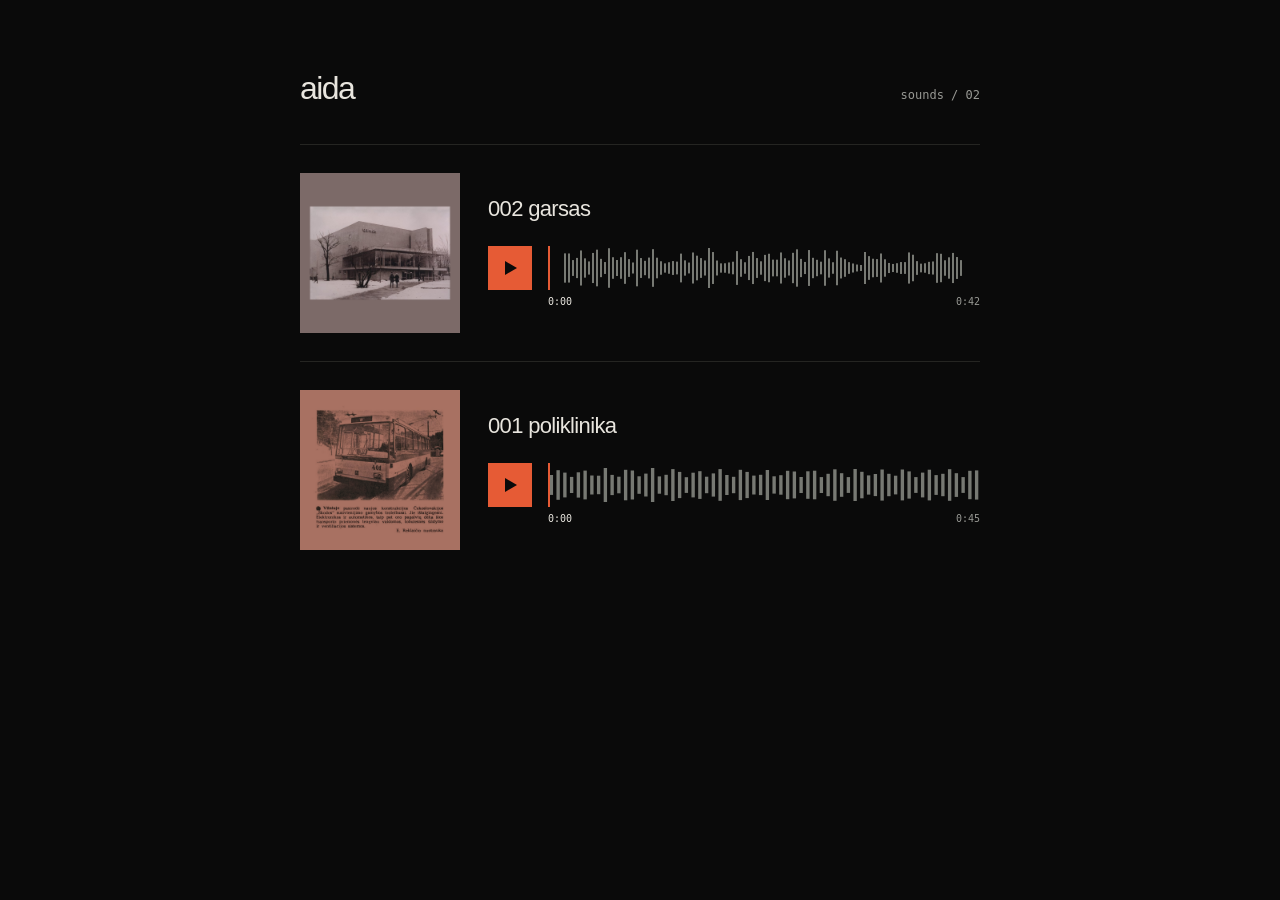
==== aida/index.html @ c0717537 "Add Aida sound index and Garsas with gapless playback" ====
<!doctype html>
<html lang="en">
<head>
  <meta charset="utf-8">
  <meta name="viewport" content="width=device-width, initial-scale=1, viewport-fit=cover">
  <meta name="theme-color" content="#0a0a0a">
  <meta name="description" content="Sounds by Aida. Listen to Garsas and Poliklinika.">
  <title>Aida — sounds</title>
  <style>
    :root { color-scheme: dark; --ground: #0a0a0a; --text: #e8e5de; --muted: #989994; --accent: #e65b35; font: 12px/1.5 ui-monospace, SFMono-Regular, Menlo, Consolas, monospace; background: var(--ground); color: var(--text); }
    * { box-sizing: border-box; }
    body { margin: 0; padding: 72px 24px; }
    main { width: min(100%, 680px); margin: 0 auto; }
    header { display: flex; align-items: baseline; justify-content: space-between; margin-bottom: 40px; }
    h1 { margin: 0; font: 500 32px/1 Helvetica, Arial, sans-serif; letter-spacing: -.05em; }
    header span { color: var(--muted); }
    a { color: inherit; text-decoration: none; }
    h2 a:hover { color: var(--accent); }
    .track { display: grid; grid-template-columns: 160px minmax(0, 1fr); gap: 28px; padding: 28px 0; border-top: 1px solid #252522; }
    .cover { display: block; align-self: start; }
    .cover img { display: block; width: 100%; height: auto; }
    .track-body { min-width: 0; align-self: center; }
    h2 { margin: 0 0 24px; font: 500 22px/1.2 Helvetica, Arial, sans-serif; letter-spacing: -.03em; }
    audio { width: 100%; }
    .player { display: none; }
    .enhanced .player { display: block; }
    .enhanced audio { display: none; }
    .transport { display: flex; align-items: flex-start; gap: 16px; padding-bottom: 20px; }
    button { display: grid; place-items: center; flex: 0 0 44px; width: 44px; height: 44px; padding: 0; border: 0; border-radius: 0; background: var(--accent); color: var(--ground); cursor: pointer; }
    button:hover { background: #f27652; }
    button svg { width: 20px; height: 20px; fill: currentColor; }
    .pause-icon, .playing .play-icon { display: none; }
    .playing .pause-icon { display: block; }
    .wave-column { flex: 1; min-width: 0; position: relative; }
    .timeline { position: relative; height: 44px; --progress: 0%; }
    .waveform { position: absolute; inset: 0; background: #777973; mask: var(--waveform) center / 100% 100% no-repeat; -webkit-mask: var(--waveform) center / 100% 100% no-repeat; pointer-events: none; }
    .waveform::after { content: ''; position: absolute; inset: 0; background: var(--text); clip-path: inset(0 calc(100% - var(--progress)) 0 0); }
    input[type="range"] { position: relative; appearance: none; -webkit-appearance: none; display: block; width: 100%; height: 44px; margin: 0; background: transparent; cursor: pointer; border-radius: 0; }
    input[type="range"]::-webkit-slider-runnable-track { height: 44px; background: transparent; }
    input[type="range"]::-moz-range-track { height: 44px; background: transparent; }
    input[type="range"]::-webkit-slider-thumb { appearance: none; -webkit-appearance: none; width: 2px; height: 44px; border: 0; border-radius: 0; background: var(--accent); }
    input[type="range"]::-moz-range-thumb { width: 2px; height: 44px; border: 0; border-radius: 0; background: var(--accent); }
    input:disabled { opacity: .5; }
    .time { position: absolute; top: 48px; left: 0; right: 0; display: flex; justify-content: space-between; color: var(--muted); font-size: 10px; font-variant-numeric: tabular-nums; }
    [data-role="elapsed"] { color: var(--text); }
    :focus-visible { outline: 1px solid var(--text); outline-offset: 5px; }
    .status { margin: 8px 0 0; color: var(--muted); font-size: 11px; }
    .status:empty { display: none; }
    @media (max-width: 520px) {
      body { padding: calc(36px + env(safe-area-inset-top)) 20px 36px; }
      header { margin-bottom: 28px; }
      .track { grid-template-columns: 96px minmax(0, 1fr); gap: 16px; padding: 24px 0; }
      h2 { font-size: 19px; margin-bottom: 16px; }
      .transport { gap: 10px; }
    }
    @media (max-width: 350px) { .track { grid-template-columns: 72px minmax(0, 1fr); gap: 12px; } h2 { font-size: 17px; } }
  </style>
</head>
<body>
  <main>
    <header><h1>aida</h1><span>sounds / 02</span></header>
    <article class="track" data-track data-title="002 garsas" data-loop-src="garsas-loop.wav">
      <a class="cover" href="garsas.html" aria-label="Open 002 garsas"><img src="garsas.png" alt="Garsas cinema in winter." width="1600" height="1600"></a>
      <div class="track-body">
        <h2><a href="garsas.html">002 garsas</a></h2>
        <audio data-role="audio" controls loop preload="metadata" src="garsas.mp3"><a href="garsas.mp3">Listen to 002 garsas</a></audio>
        <div class="player">
          <div class="transport">
            <button data-role="toggle" type="button" aria-label="Play 002 garsas">
              <svg class="play-icon" viewBox="0 0 20 20" aria-hidden="true"><path d="M5 3 17 10 5 17Z"/></svg>
              <svg class="pause-icon" viewBox="0 0 20 20" aria-hidden="true"><path d="M4 3h4v14H4zM12 3h4v14h-4z"/></svg>
            </button>
            <div class="wave-column">
              <div class="timeline">
                <div class="waveform" style="--waveform: url('garsas-waveform.svg')" aria-hidden="true"></div>
                <input data-role="seek" type="range" min="0" max="0" step="0.1" value="0" aria-label="Playback position for 002 garsas" disabled>
              </div>
              <div class="time"><span data-role="elapsed">0:00</span><span data-role="duration">0:42</span></div>
            </div>
          </div>
          <p class="status" data-role="status" role="status"></p>
        </div>
      </div>
    </article>
    <article class="track" data-track data-title="001 poliklinika">
      <a class="cover" href="poliklinika.html" aria-label="Open 001 poliklinika"><img src="poliklinika.png" alt="An archival newspaper photograph of a trolleybus in Vilnius." width="1600" height="1600"></a>
      <div class="track-body">
        <h2><a href="poliklinika.html">001 poliklinika</a></h2>
        <audio data-role="audio" controls loop preload="metadata" src="poliklinika.mp3"><a href="poliklinika.mp3">Listen to 001 poliklinika</a></audio>
        <div class="player">
          <div class="transport">
            <button data-role="toggle" type="button" aria-label="Play 001 poliklinika">
              <svg class="play-icon" viewBox="0 0 20 20" aria-hidden="true"><path d="M5 3 17 10 5 17Z"/></svg>
              <svg class="pause-icon" viewBox="0 0 20 20" aria-hidden="true"><path d="M4 3h4v14H4zM12 3h4v14h-4z"/></svg>
            </button>
            <div class="wave-column">
              <div class="timeline">
                <div class="waveform" style="--waveform: url('waveform.svg')" aria-hidden="true"></div>
                <input data-role="seek" type="range" min="0" max="0" step="0.1" value="0" aria-label="Playback position for 001 poliklinika" disabled>
              </div>
              <div class="time"><span data-role="elapsed">0:00</span><span data-role="duration">0:45</span></div>
            </div>
          </div>
          <p class="status" data-role="status" role="status"></p>
        </div>
      </div>
    </article>
  </main>
  <script src="players.js" defer></script>
</body>
</html>
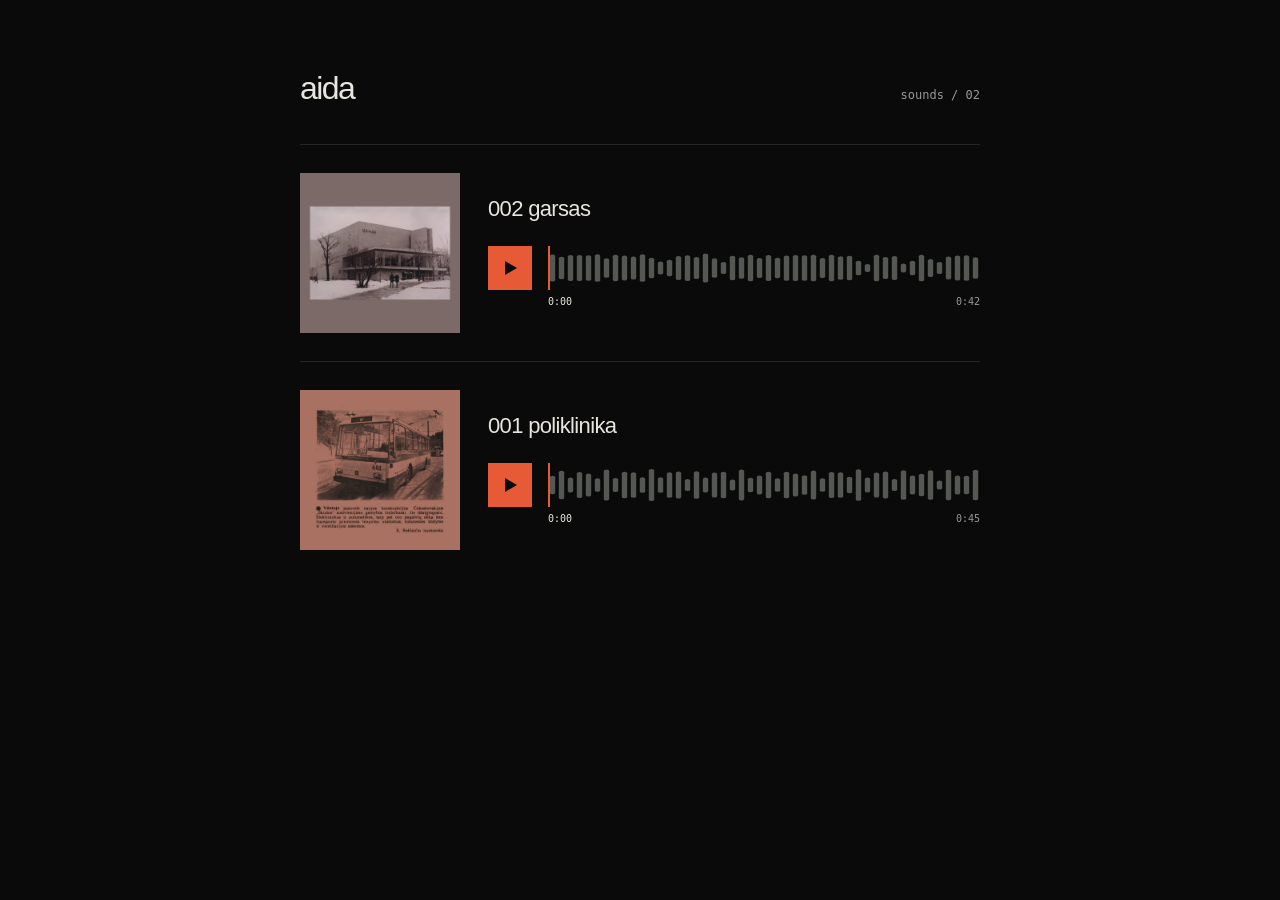
==== commit 88c4e38c: "Normalize Aida waveform scale and simplify bar design" ====
--- a/aida/index.html
+++ b/aida/index.html
@@ -33,8 +33,8 @@
     .playing .pause-icon { display: block; }
     .wave-column { flex: 1; min-width: 0; position: relative; }
     .timeline { position: relative; height: 44px; --progress: 0%; }
-    .waveform { position: absolute; inset: 0; background: #777973; mask: var(--waveform) center / 100% 100% no-repeat; -webkit-mask: var(--waveform) center / 100% 100% no-repeat; pointer-events: none; }
-    .waveform::after { content: ''; position: absolute; inset: 0; background: var(--text); clip-path: inset(0 calc(100% - var(--progress)) 0 0); }
+    .waveform { position: absolute; inset: 0; background: #555752; mask: var(--waveform) center / 100% 100% no-repeat; -webkit-mask: var(--waveform) center / 100% 100% no-repeat; pointer-events: none; }
+    .waveform::after { content: ''; position: absolute; inset: 0; background: var(--accent); clip-path: inset(0 calc(100% - var(--progress)) 0 0); }
     input[type="range"] { position: relative; appearance: none; -webkit-appearance: none; display: block; width: 100%; height: 44px; margin: 0; background: transparent; cursor: pointer; border-radius: 0; }
     input[type="range"]::-webkit-slider-runnable-track { height: 44px; background: transparent; }
     input[type="range"]::-moz-range-track { height: 44px; background: transparent; }
@@ -72,7 +72,7 @@
             </button>
             <div class="wave-column">
               <div class="timeline">
-                <div class="waveform" style="--waveform: url('garsas-waveform.svg')" aria-hidden="true"></div>
+                <div class="waveform" style="--waveform: url('garsas-waveform.svg?v=2')" aria-hidden="true"></div>
                 <input data-role="seek" type="range" min="0" max="0" step="0.1" value="0" aria-label="Playback position for 002 garsas" disabled>
               </div>
               <div class="time"><span data-role="elapsed">0:00</span><span data-role="duration">0:42</span></div>
@@ -95,7 +95,7 @@
             </button>
             <div class="wave-column">
               <div class="timeline">
-                <div class="waveform" style="--waveform: url('waveform.svg')" aria-hidden="true"></div>
+                <div class="waveform" style="--waveform: url('waveform.svg?v=2')" aria-hidden="true"></div>
                 <input data-role="seek" type="range" min="0" max="0" step="0.1" value="0" aria-label="Playback position for 001 poliklinika" disabled>
               </div>
               <div class="time"><span data-role="elapsed">0:00</span><span data-role="duration">0:45</span></div>
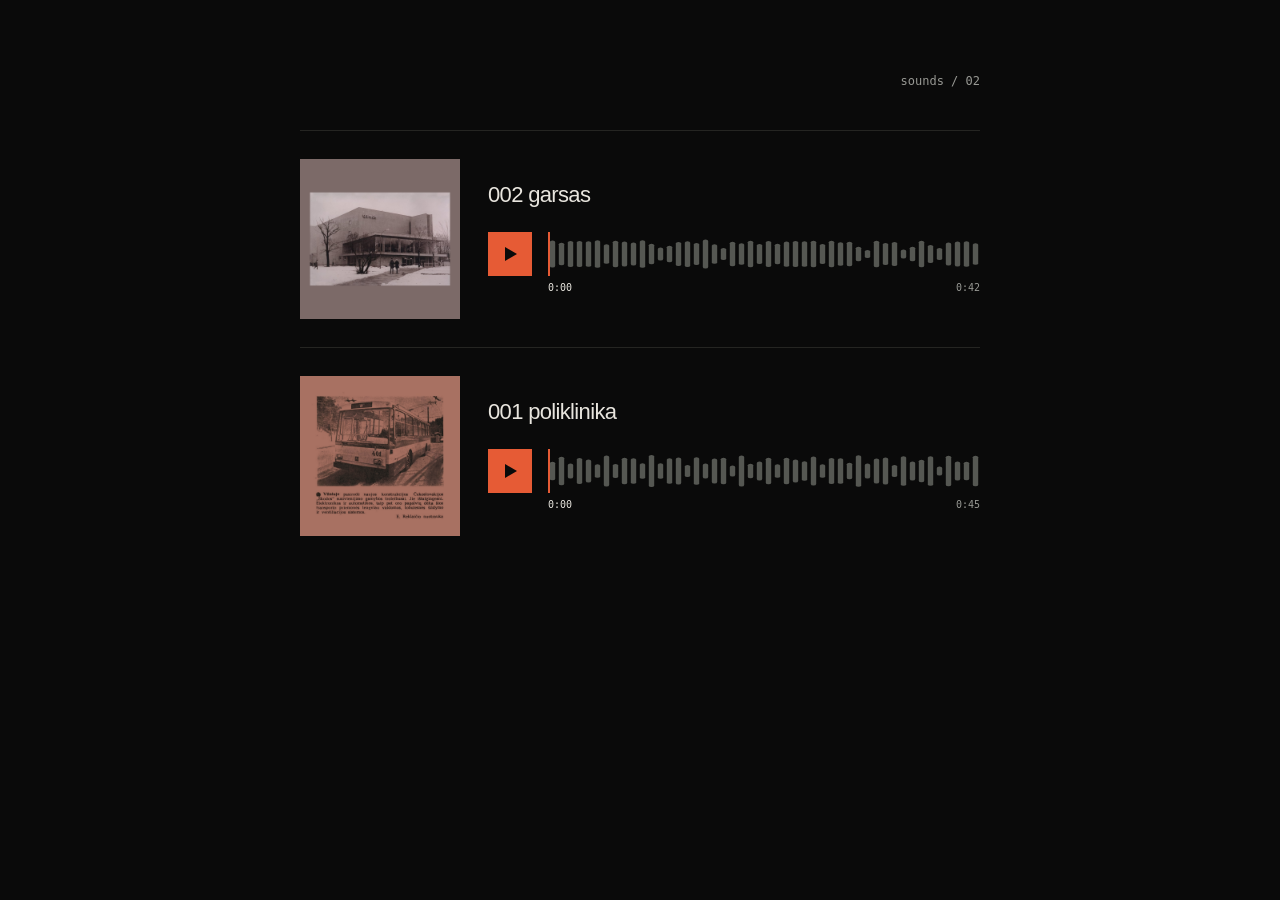
==== commit 8743e229: "Remove Aida heading from sound index" ====
--- a/aida/index.html
+++ b/aida/index.html
@@ -11,8 +11,7 @@
     * { box-sizing: border-box; }
     body { margin: 0; padding: 72px 24px; }
     main { width: min(100%, 680px); margin: 0 auto; }
-    header { display: flex; align-items: baseline; justify-content: space-between; margin-bottom: 40px; }
-    h1 { margin: 0; font: 500 32px/1 Helvetica, Arial, sans-serif; letter-spacing: -.05em; }
+    header { display: flex; align-items: baseline; justify-content: flex-end; margin-bottom: 40px; }
     header span { color: var(--muted); }
     a { color: inherit; text-decoration: none; }
     h2 a:hover { color: var(--accent); }
@@ -58,7 +57,7 @@
 </head>
 <body>
   <main>
-    <header><h1>aida</h1><span>sounds / 02</span></header>
+    <header><span>sounds / 02</span></header>
     <article class="track" data-track data-title="002 garsas" data-loop-src="garsas-loop.wav">
       <a class="cover" href="garsas.html" aria-label="Open 002 garsas"><img src="garsas.png" alt="Garsas cinema in winter." width="1600" height="1600"></a>
       <div class="track-body">
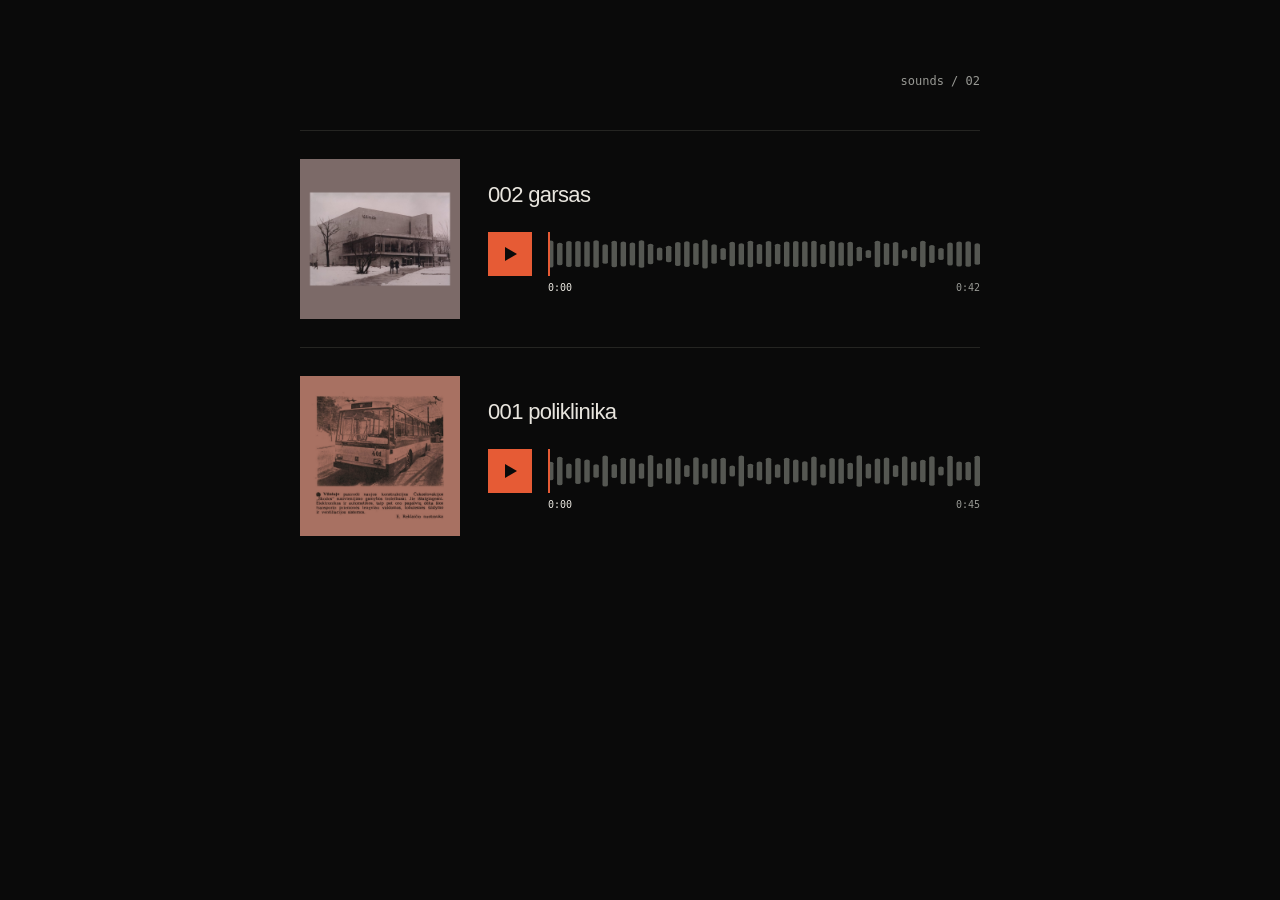
==== commit cba76315: "Align waveforms and label navigation all sounds" ====
--- a/aida/index.html
+++ b/aida/index.html
@@ -59,9 +59,9 @@
   <main>
     <header><span>sounds / 02</span></header>
     <article class="track" data-track data-title="002 garsas" data-loop-src="garsas-loop.wav">
-      <a class="cover" href="garsas.html" aria-label="Open 002 garsas"><img src="garsas.png" alt="Garsas cinema in winter." width="1600" height="1600"></a>
+      <a class="cover" href="garsas.html?v=3" aria-label="Open 002 garsas"><img src="garsas.png" alt="Garsas cinema in winter." width="1600" height="1600"></a>
       <div class="track-body">
-        <h2><a href="garsas.html">002 garsas</a></h2>
+        <h2><a href="garsas.html?v=3">002 garsas</a></h2>
         <audio data-role="audio" controls loop preload="metadata" src="garsas.mp3"><a href="garsas.mp3">Listen to 002 garsas</a></audio>
         <div class="player">
           <div class="transport">
@@ -71,7 +71,7 @@
             </button>
             <div class="wave-column">
               <div class="timeline">
-                <div class="waveform" style="--waveform: url('garsas-waveform.svg?v=2')" aria-hidden="true"></div>
+                <div class="waveform" style="--waveform: url('garsas-waveform.svg?v=3')" aria-hidden="true"></div>
                 <input data-role="seek" type="range" min="0" max="0" step="0.1" value="0" aria-label="Playback position for 002 garsas" disabled>
               </div>
               <div class="time"><span data-role="elapsed">0:00</span><span data-role="duration">0:42</span></div>
@@ -82,9 +82,9 @@
       </div>
     </article>
     <article class="track" data-track data-title="001 poliklinika">
-      <a class="cover" href="poliklinika.html" aria-label="Open 001 poliklinika"><img src="poliklinika.png" alt="An archival newspaper photograph of a trolleybus in Vilnius." width="1600" height="1600"></a>
+      <a class="cover" href="poliklinika.html?v=3" aria-label="Open 001 poliklinika"><img src="poliklinika.png" alt="An archival newspaper photograph of a trolleybus in Vilnius." width="1600" height="1600"></a>
       <div class="track-body">
-        <h2><a href="poliklinika.html">001 poliklinika</a></h2>
+        <h2><a href="poliklinika.html?v=3">001 poliklinika</a></h2>
         <audio data-role="audio" controls loop preload="metadata" src="poliklinika.mp3"><a href="poliklinika.mp3">Listen to 001 poliklinika</a></audio>
         <div class="player">
           <div class="transport">
@@ -94,7 +94,7 @@
             </button>
             <div class="wave-column">
               <div class="timeline">
-                <div class="waveform" style="--waveform: url('waveform.svg?v=2')" aria-hidden="true"></div>
+                <div class="waveform" style="--waveform: url('waveform.svg?v=3')" aria-hidden="true"></div>
                 <input data-role="seek" type="range" min="0" max="0" step="0.1" value="0" aria-label="Playback position for 001 poliklinika" disabled>
               </div>
               <div class="time"><span data-role="elapsed">0:00</span><span data-role="duration">0:45</span></div>
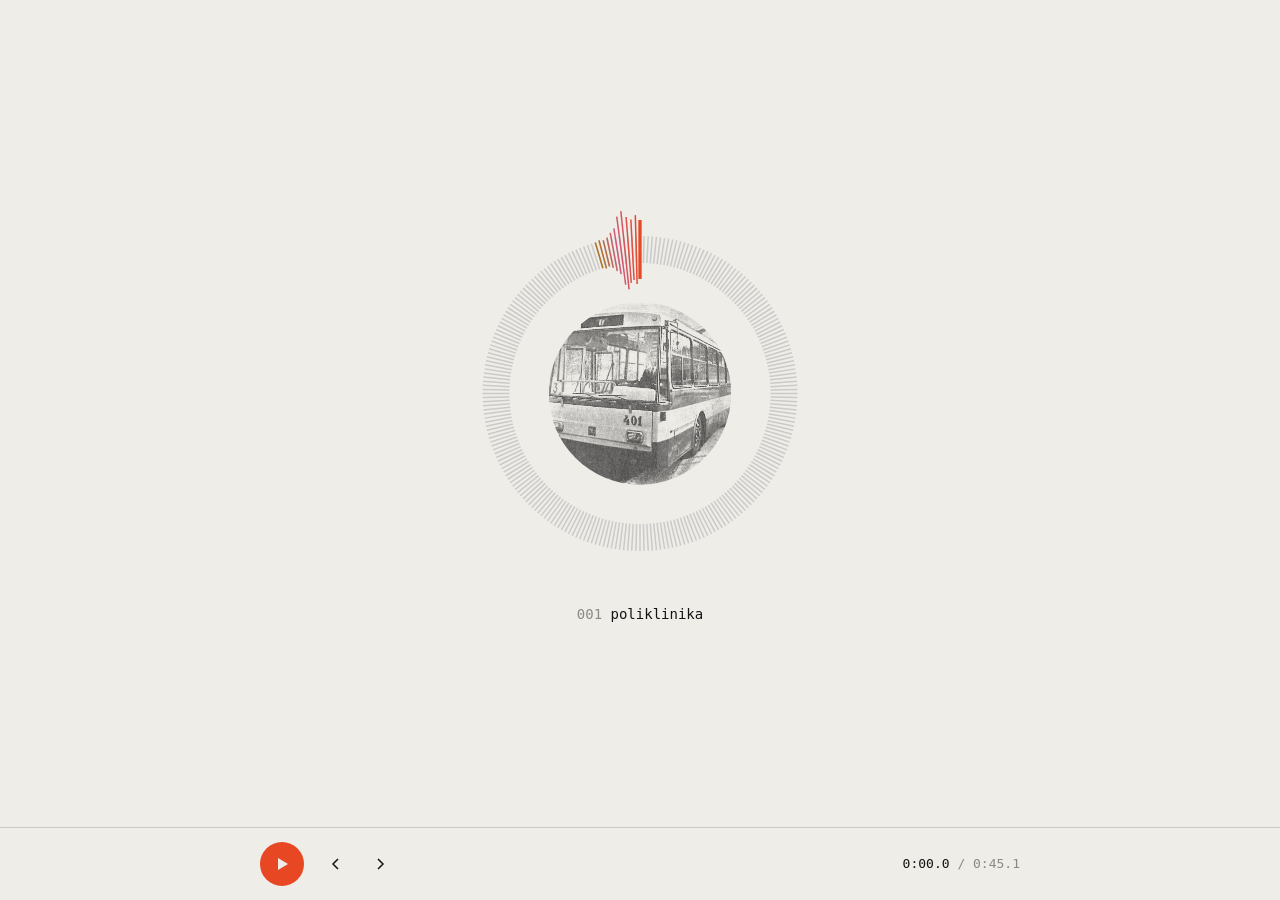
==== commit 03b7c352: "Move loops to Aida homepage and add shareable track hashes" ====
--- a/aida/index.html
+++ b/aida/index.html
@@ -1,110 +1,214 @@
-<!doctype html>
+<!DOCTYPE html>
 <html lang="en">
 <head>
-  <meta charset="utf-8">
-  <meta name="viewport" content="width=device-width, initial-scale=1, viewport-fit=cover">
-  <meta name="theme-color" content="#0a0a0a">
-  <meta name="description" content="Sounds by Aida. Listen to Garsas and Poliklinika.">
-  <title>Aida — sounds</title>
-  <style>
-    :root { color-scheme: dark; --ground: #0a0a0a; --text: #e8e5de; --muted: #989994; --accent: #e65b35; font: 12px/1.5 ui-monospace, SFMono-Regular, Menlo, Consolas, monospace; background: var(--ground); color: var(--text); }
-    * { box-sizing: border-box; }
-    body { margin: 0; padding: 72px 24px; }
-    main { width: min(100%, 680px); margin: 0 auto; }
-    header { display: flex; align-items: baseline; justify-content: flex-end; margin-bottom: 40px; }
-    header span { color: var(--muted); }
-    a { color: inherit; text-decoration: none; }
-    h2 a:hover { color: var(--accent); }
-    .track { display: grid; grid-template-columns: 160px minmax(0, 1fr); gap: 28px; padding: 28px 0; border-top: 1px solid #252522; }
-    .cover { display: block; align-self: start; }
-    .cover img { display: block; width: 100%; height: auto; }
-    .track-body { min-width: 0; align-self: center; }
-    h2 { margin: 0 0 24px; font: 500 22px/1.2 Helvetica, Arial, sans-serif; letter-spacing: -.03em; }
-    audio { width: 100%; }
-    .player { display: none; }
-    .enhanced .player { display: block; }
-    .enhanced audio { display: none; }
-    .transport { display: flex; align-items: flex-start; gap: 16px; padding-bottom: 20px; }
-    button { display: grid; place-items: center; flex: 0 0 44px; width: 44px; height: 44px; padding: 0; border: 0; border-radius: 0; background: var(--accent); color: var(--ground); cursor: pointer; }
-    button:hover { background: #f27652; }
-    button svg { width: 20px; height: 20px; fill: currentColor; }
-    .pause-icon, .playing .play-icon { display: none; }
-    .playing .pause-icon { display: block; }
-    .wave-column { flex: 1; min-width: 0; position: relative; }
-    .timeline { position: relative; height: 44px; --progress: 0%; }
-    .waveform { position: absolute; inset: 0; background: #555752; mask: var(--waveform) center / 100% 100% no-repeat; -webkit-mask: var(--waveform) center / 100% 100% no-repeat; pointer-events: none; }
-    .waveform::after { content: ''; position: absolute; inset: 0; background: var(--accent); clip-path: inset(0 calc(100% - var(--progress)) 0 0); }
-    input[type="range"] { position: relative; appearance: none; -webkit-appearance: none; display: block; width: 100%; height: 44px; margin: 0; background: transparent; cursor: pointer; border-radius: 0; }
-    input[type="range"]::-webkit-slider-runnable-track { height: 44px; background: transparent; }
-    input[type="range"]::-moz-range-track { height: 44px; background: transparent; }
-    input[type="range"]::-webkit-slider-thumb { appearance: none; -webkit-appearance: none; width: 2px; height: 44px; border: 0; border-radius: 0; background: var(--accent); }
-    input[type="range"]::-moz-range-thumb { width: 2px; height: 44px; border: 0; border-radius: 0; background: var(--accent); }
-    input:disabled { opacity: .5; }
-    .time { position: absolute; top: 48px; left: 0; right: 0; display: flex; justify-content: space-between; color: var(--muted); font-size: 10px; font-variant-numeric: tabular-nums; }
-    [data-role="elapsed"] { color: var(--text); }
-    :focus-visible { outline: 1px solid var(--text); outline-offset: 5px; }
-    .status { margin: 8px 0 0; color: var(--muted); font-size: 11px; }
-    .status:empty { display: none; }
-    @media (max-width: 520px) {
-      body { padding: calc(36px + env(safe-area-inset-top)) 20px 36px; }
-      header { margin-bottom: 28px; }
-      .track { grid-template-columns: 96px minmax(0, 1fr); gap: 16px; padding: 24px 0; }
-      h2 { font-size: 19px; margin-bottom: 16px; }
-      .transport { gap: 10px; }
-    }
-    @media (max-width: 350px) { .track { grid-template-columns: 72px minmax(0, 1fr); gap: 12px; } h2 { font-size: 17px; } }
-  </style>
+<base href="/aida/">
+<meta charset="utf-8">
+<meta name="viewport" content="width=device-width, initial-scale=1, viewport-fit=cover">
+<meta name="color-scheme" content="light dark">
+<title>mantas.cc audio loops</title>
+<meta name="description" content="Loops by Aida: 001 poliklinika, 002 garsas, 003 signal, 004 warning.">
+<meta property="og:type" content="website">
+<meta property="og:url" content="https://mantas.cc/aida/">
+<meta property="og:title" content="mantas.cc audio loops">
+<meta property="og:description" content="Loops by Aida: 001 poliklinika, 002 garsas, 003 signal, 004 warning.">
+<meta property="og:image" content="https://mantas.cc/aida/loops-og.png">
+<meta property="og:image:width" content="1200">
+<meta property="og:image:height" content="630">
+<meta property="og:image:alt" content="A ring of sound bars around a black-and-white photo of the Garsas building in winter.">
+<meta name="twitter:card" content="summary_large_image">
+<style>
+  :root { --paper:#efede8; --ink:#141414; --line:color-mix(in srgb, var(--ink) 16%, transparent); --mono: ui-monospace, "SF Mono", Menlo, Consolas, monospace; --col:800px; }
+  @media (prefers-color-scheme: dark) { :root { --paper:#121212; --ink:#ebe8e1; } }
+  * { box-sizing:border-box; }
+  html, body { margin:0; height:100%; background:var(--paper); color:var(--ink); font:13px/1.4 var(--mono); overflow:hidden; }
+  body { position:relative; display:grid; grid-template-rows:1fr auto; height:100dvh; }
+  #stage { position:relative; min-height:0; width:100%; max-width:var(--col); margin:0 auto; cursor:pointer; }
+  #c { position:absolute; inset:0; width:100%; height:100%; display:block; }
+  footer { position:relative; z-index:5; border-top:1px solid var(--line); padding:0 max(20px, env(safe-area-inset-right)) env(safe-area-inset-bottom) max(20px, env(safe-area-inset-left)); }
+  .controls { max-width:calc(var(--col) - 40px); margin:0 auto; height:72px; display:grid; grid-template-columns:auto 1fr; align-items:center; gap:20px; }
+  .transport { display:flex; align-items:center; gap:4px; }
+  #play { margin-right:8px; }
+  button { font:inherit; color:inherit; background:none; border:0; width:40px; height:40px; display:grid; place-items:center; cursor:pointer; padding:0; border-radius:50%; transition:opacity .12s, background-color .12s; }
+  button svg { width:14px; height:14px; }
+  button:focus-visible { outline:1px solid var(--ink); outline-offset:2px; }
+  button[disabled] { opacity:.3; cursor:default; }
+  @media (hover:hover) { #prev:not(:disabled):hover, #next:not(:disabled):hover { background:var(--line); } }
+  #play { width:44px; height:44px; background:var(--accent, var(--ink)); color:var(--paper); }
+  #play svg { width:14px; height:14px; }
+  @media (hover:hover) { #play:not(:disabled):hover { opacity:.85; } }
+  #name { position:absolute; left:50%; transform:translateX(-50%); width:auto; max-width:calc(100% - 40px); height:40px; border-radius:0; white-space:nowrap; overflow:hidden; text-overflow:ellipsis; padding:0 8px; display:block; text-align:center; font-size:14px; }
+  @media (hover:hover) { #name:hover { text-decoration:underline; text-underline-offset:4px; } }
+  #name span, #time span { opacity:.45; }
+  #time { font-variant-numeric:tabular-nums; white-space:nowrap; justify-self:end; }
+  @media (max-width:480px) { .controls { gap:12px; } }
+  #index { position:absolute; left:50%; width:min(var(--col), 100%); bottom:calc(100% + 1px); background:var(--paper); border:1px solid var(--line); border-bottom:0; max-height:60dvh; overflow-y:auto; transform:translate(-50%, 8px); opacity:0; pointer-events:none; transition:opacity .15s, transform .15s; }
+  #index.open { transform:translate(-50%, 0); opacity:1; pointer-events:auto; }
+  #index ol { list-style:none; margin:0; padding:0; }
+  #toast { position:fixed; z-index:10; top:max(16px, env(safe-area-inset-top)); left:50%; display:flex; align-items:center; gap:10px; padding:10px 18px 10px 14px; background:var(--paper); color:var(--ink); border:1px solid var(--line); border-radius:999px; box-shadow:0 8px 28px rgba(0,0,0,.08); white-space:nowrap; pointer-events:none; transform:translate(-50%, calc(-100% - 32px)); opacity:0; }
+  #toast.show { animation:toast 11.1s .5s both; }
+  #toast svg { width:16px; height:16px; flex:none; }
+  @keyframes toast {
+    0% { transform:translate(-50%, calc(-100% - 32px)); opacity:0; animation-timing-function:cubic-bezier(.2,.8,.2,1); }
+    5.4%, 95.5% { transform:translate(-50%, 0); opacity:1; }
+    95.5% { animation-timing-function:cubic-bezier(.6,0,.8,.2); }
+    100% { transform:translate(-50%, calc(-100% - 32px)); opacity:0; }
+  }
+  @media (prefers-reduced-motion: reduce) { #toast.show { animation-name:toast-fade; } @keyframes toast-fade { 0%, 100% { opacity:0; transform:translate(-50%, 0); } 5.4%, 95.5% { opacity:1; transform:translate(-50%, 0); } } }
+  #index li button { width:100%; height:56px; border:0; border-radius:0; border-bottom:1px solid var(--line); display:grid; grid-template-columns:4ch 36px 1fr auto; gap:16px; align-items:center; justify-items:start; text-align:left; padding:0 20px; }
+  #index li:last-child button { border-bottom:0; }
+  @media (hover:hover) { #index li button:hover { background:var(--line); } }
+  #index li button span:last-child { justify-self:end; }
+  #index li button span:first-child, #index li button span:last-child { opacity:.45; font-variant-numeric:tabular-nums; }
+  #index li button[aria-current=true] { color:var(--accent); }
+  #index li button[aria-current=true] span { opacity:1; }
+</style>
 </head>
 <body>
-  <main>
-    <header><span>sounds / 02</span></header>
-    <article class="track" data-track data-title="002 garsas" data-loop-src="garsas-loop.wav">
-      <a class="cover" href="garsas.html?v=3" aria-label="Open 002 garsas"><img src="garsas.png" alt="Garsas cinema in winter." width="1600" height="1600"></a>
-      <div class="track-body">
-        <h2><a href="garsas.html?v=3">002 garsas</a></h2>
-        <audio data-role="audio" controls loop preload="metadata" src="garsas.mp3"><a href="garsas.mp3">Listen to 002 garsas</a></audio>
-        <div class="player">
-          <div class="transport">
-            <button data-role="toggle" type="button" aria-label="Play 002 garsas">
-              <svg class="play-icon" viewBox="0 0 20 20" aria-hidden="true"><path d="M5 3 17 10 5 17Z"/></svg>
-              <svg class="pause-icon" viewBox="0 0 20 20" aria-hidden="true"><path d="M4 3h4v14H4zM12 3h4v14h-4z"/></svg>
-            </button>
-            <div class="wave-column">
-              <div class="timeline">
-                <div class="waveform" style="--waveform: url('garsas-waveform.svg?v=3')" aria-hidden="true"></div>
-                <input data-role="seek" type="range" min="0" max="0" step="0.1" value="0" aria-label="Playback position for 002 garsas" disabled>
-              </div>
-              <div class="time"><span data-role="elapsed">0:00</span><span data-role="duration">0:42</span></div>
-            </div>
-          </div>
-          <p class="status" data-role="status" role="status"></p>
-        </div>
-      </div>
-    </article>
-    <article class="track" data-track data-title="001 poliklinika">
-      <a class="cover" href="poliklinika.html?v=3" aria-label="Open 001 poliklinika"><img src="poliklinika.png" alt="An archival newspaper photograph of a trolleybus in Vilnius." width="1600" height="1600"></a>
-      <div class="track-body">
-        <h2><a href="poliklinika.html?v=3">001 poliklinika</a></h2>
-        <audio data-role="audio" controls loop preload="metadata" src="poliklinika.mp3"><a href="poliklinika.mp3">Listen to 001 poliklinika</a></audio>
-        <div class="player">
-          <div class="transport">
-            <button data-role="toggle" type="button" aria-label="Play 001 poliklinika">
-              <svg class="play-icon" viewBox="0 0 20 20" aria-hidden="true"><path d="M5 3 17 10 5 17Z"/></svg>
-              <svg class="pause-icon" viewBox="0 0 20 20" aria-hidden="true"><path d="M4 3h4v14H4zM12 3h4v14h-4z"/></svg>
-            </button>
-            <div class="wave-column">
-              <div class="timeline">
-                <div class="waveform" style="--waveform: url('waveform.svg?v=3')" aria-hidden="true"></div>
-                <input data-role="seek" type="range" min="0" max="0" step="0.1" value="0" aria-label="Playback position for 001 poliklinika" disabled>
-              </div>
-              <div class="time"><span data-role="elapsed">0:00</span><span data-role="duration">0:45</span></div>
-            </div>
-          </div>
-          <p class="status" data-role="status" role="status"></p>
-        </div>
-      </div>
-    </article>
-  </main>
-  <script src="players.js" defer></script>
+<div id="toast" role="status"><svg viewBox="0 0 16 16" fill="none" stroke="currentColor" stroke-width="1.4" aria-hidden="true"><path d="M2.5 10.5V8a5.5 5.5 0 0 1 11 0v2.5"/><rect x="2" y="9.5" width="3" height="4.5" rx="1"/><rect x="11" y="9.5" width="3" height="4.5" rx="1"/></svg>Headphones recommended</div>
+<div id="stage"><canvas id="c" role="img" aria-label="The loop as a ring of bars with a fading trace following the playhead."></canvas><button id="name" aria-haspopup="true" aria-expanded="false" aria-controls="index"></button></div>
+<footer id="bar"><nav id="index" aria-label="All loops"><ol id="list"></ol></nav><div class="controls">
+  <div class="transport">
+    <button id="play" aria-label="Play" disabled><svg viewBox="0 0 14 14" id="icon"><path d="M3 1 L13 7 L3 13 Z" fill="currentColor"/></svg></button>
+    <button id="prev" aria-label="Previous loop"><svg viewBox="0 0 14 14"><path d="M9 2 L4 7 L9 12" fill="none" stroke="currentColor" stroke-width="1.5"/></svg></button>
+    <button id="next" aria-label="Next loop"><svg viewBox="0 0 14 14"><path d="M5 2 L10 7 L5 12" fill="none" stroke="currentColor" stroke-width="1.5"/></svg></button>
+  </div>
+  <div id="time" aria-live="off">0:00.0 <span>/ 0:42.0</span></div>
+</div></footer>
+<script>
+const TRACKS = [
+  { id: 'poliklinika', n: '001', dur: 45.1, gain: 1.4, img: '[data-uri]', src: 'poliklinika-loop.wav', env: {"L":[0.557,0.176,0.561,0.552,0.755,0.857,0.555,0.654,0.585,0.205,0.498,0.32,0.512,0.633,0.687,0.772,0.646,0.703,0.644,0.219,0.342,0.46,0.445,0.375,0.887,0.864,0.812,0.572,0.504,0.308,0.178,0.564,0.267,0.534,0.786,0.899,0.84,0.567,0.708,0.388,0.173,0.556,0.186,0.605,0.698,1.0,0.928,0.578,0.36,0.543,0.204,0.524,0.308,0.562,0.703,0.865,0.797,0.599,0.691,0.635,0.21,0.471,0.323,0.484,0.634,0.623,0.791,0.692,0.568,0.553,0.225,0.212,0.55,0.337,0.704,0.803,0.792,0.795,0.569,0.449,0.369,0.198,0.564,0.227,0.711,0.698,0.827,0.879,0.521,0.388,0.51,0.204,0.57,0.222,0.567,0.56,0.749,0.859,0.542,0.43,0.556,0.198,0.484,0.299,0.495,0.628,0.686,0.77,0.647,0.719,0.65,0.203,0.329,0.487,0.461,0.671,0.815,0.767,0.794,0.559,0.481,0.32,0.179,0.551,0.221,0.712,0.553,0.903,0.852,0.561,0.705,0.406,0.174,0.554,0.185,0.593,0.709,0.996,0.925,0.554,0.35,0.541,0.193,0.503,0.284,0.548,0.695,0.86,0.802,0.593,0.695,0.634,0.198,0.456,0.343,0.482,0.634,0.722,0.899,0.702,0.657,0.659,0.231,0.203,0.54,0.304,0.489,0.844,0.868,0.818,0.565,0.724,0.359,0.167,0.556,0.186,0.691,0.399,0.946,0.907,0.527,0.656,0.535,0.187,0.552,0.177,0.557,0.558,0.888,0.923,0.542,0.686],"R":[0.557,0.176,0.561,0.552,0.755,0.857,0.555,0.654,0.585,0.205,0.498,0.32,0.512,0.633,0.687,0.772,0.646,0.703,0.644,0.219,0.342,0.46,0.445,0.375,0.887,0.864,0.812,0.572,0.504,0.308,0.178,0.564,0.267,0.534,0.786,0.899,0.84,0.567,0.708,0.388,0.173,0.556,0.186,0.605,0.698,1.0,0.928,0.578,0.36,0.543,0.204,0.524,0.308,0.562,0.703,0.865,0.797,0.599,0.691,0.635,0.21,0.471,0.323,0.484,0.634,0.623,0.791,0.692,0.568,0.553,0.225,0.212,0.55,0.337,0.704,0.803,0.792,0.795,0.569,0.449,0.369,0.198,0.564,0.227,0.711,0.698,0.827,0.879,0.521,0.388,0.51,0.204,0.57,0.222,0.567,0.56,0.749,0.859,0.542,0.43,0.556,0.198,0.484,0.299,0.495,0.628,0.686,0.77,0.647,0.719,0.65,0.203,0.329,0.487,0.461,0.671,0.815,0.767,0.794,0.559,0.481,0.32,0.179,0.551,0.221,0.712,0.553,0.903,0.852,0.561,0.705,0.406,0.174,0.554,0.185,0.593,0.709,0.996,0.925,0.554,0.35,0.541,0.193,0.503,0.284,0.548,0.695,0.86,0.802,0.593,0.695,0.634,0.198,0.456,0.343,0.482,0.634,0.722,0.899,0.702,0.657,0.659,0.231,0.203,0.54,0.304,0.489,0.844,0.868,0.818,0.565,0.724,0.359,0.167,0.556,0.186,0.691,0.399,0.946,0.907,0.527,0.656,0.535,0.187,0.552,0.177,0.557,0.558,0.888,0.923,0.542,0.686]} },
+  { id: 'garsas', n: '002', dur: 42.0, img: '[data-uri]', src: 'garsas-loop.wav', env: {"L":[0.549,0.69,0.786,0.355,0.332,0.221,0.131,0.702,0.919,0.382,0.399,0.321,0.212,0.208,0.753,0.773,0.911,0.447,0.325,0.237,0.155,0.862,0.87,0.468,0.397,0.333,0.252,0.215,0.683,0.572,0.699,0.346,0.26,0.159,0.392,0.884,0.675,0.394,0.258,0.269,0.245,0.361,0.71,1.0,0.363,0.451,0.267,0.211,0.137,0.125,0.177,0.208,0.227,0.272,0.229,0.172,0.826,0.277,0.298,0.192,0.18,0.15,0.784,0.746,0.409,0.367,0.389,0.353,0.225,0.913,0.754,0.943,0.438,0.31,0.21,0.148,0.117,0.09,0.163,0.194,0.197,0.239,0.355,0.839,0.575,0.315,0.239,0.173,0.117,0.542,0.846,0.622,0.442,0.344,0.252,0.212,0.395,0.682,0.757,0.359,0.349,0.234,0.142,0.512,0.817,0.399,0.37,0.387,0.246,0.251,0.787,0.761,0.937,0.428,0.309,0.242,0.152,0.748,0.804,0.42,0.4,0.334,0.267,0.228,0.509,0.756,0.658,0.379,0.32,0.172,0.398,0.704,0.751,0.446,0.365,0.297,0.29,0.167,0.139,0.116,0.076,0.071,0.054,0.047,0.613,0.807,0.483,0.4,0.424,0.251,0.278,0.497,0.75,0.359,0.344,0.233,0.142,0.119,0.096,0.078,0.164,0.198,0.181,0.216,0.179,0.67,0.63,0.701,0.388,0.302,0.138,0.129,0.094,0.083,0.178,0.201,0.274,0.216,0.294,0.708,0.725,0.581,0.374,0.259,0.161,0.498,0.776,0.533,0.402,0.474,0.356,0.225],"R":[0.549,0.69,0.786,0.355,0.332,0.221,0.131,0.702,0.919,0.382,0.399,0.321,0.212,0.208,0.753,0.773,0.911,0.447,0.325,0.237,0.155,0.862,0.87,0.468,0.397,0.333,0.252,0.215,0.683,0.572,0.699,0.346,0.26,0.159,0.392,0.884,0.675,0.394,0.258,0.269,0.245,0.361,0.71,1.0,0.363,0.451,0.267,0.211,0.137,0.125,0.177,0.208,0.227,0.272,0.229,0.172,0.826,0.277,0.298,0.192,0.18,0.15,0.784,0.746,0.409,0.367,0.389,0.353,0.225,0.913,0.754,0.943,0.438,0.31,0.21,0.148,0.117,0.09,0.163,0.194,0.197,0.239,0.355,0.839,0.575,0.315,0.239,0.173,0.117,0.542,0.846,0.622,0.442,0.344,0.252,0.212,0.395,0.682,0.757,0.359,0.349,0.234,0.142,0.512,0.817,0.399,0.37,0.387,0.246,0.251,0.787,0.761,0.937,0.428,0.309,0.242,0.152,0.748,0.804,0.42,0.4,0.334,0.267,0.228,0.509,0.756,0.658,0.379,0.32,0.172,0.398,0.704,0.751,0.446,0.365,0.297,0.29,0.167,0.139,0.116,0.076,0.071,0.054,0.047,0.613,0.807,0.483,0.4,0.424,0.251,0.278,0.497,0.75,0.359,0.344,0.233,0.142,0.119,0.096,0.078,0.164,0.198,0.181,0.216,0.179,0.67,0.63,0.701,0.388,0.302,0.138,0.129,0.094,0.083,0.178,0.201,0.274,0.216,0.294,0.708,0.725,0.581,0.374,0.259,0.161,0.498,0.776,0.533,0.402,0.474,0.356,0.225]} },
+  { id: 'signal', n: '003', dur: 44.0, gain: 0.72, img: '[data-uri]', src: 'signal-loop.wav', env: {"L":[0.487,0.459,0.481,0.392,0.361,0.309,0.195,0.193,0.16,0.155,0.115,0.099,0.124,0.588,0.151,0.261,0.244,0.287,0.303,0.305,0.319,0.766,0.689,0.575,0.583,0.602,0.55,0.431,0.369,0.406,0.453,0.478,0.478,0.446,0.375,0.483,0.541,0.671,0.424,0.451,0.415,0.339,0.437,0.457,0.444,0.361,0.697,0.76,0.719,0.669,0.633,0.655,0.52,0.617,0.472,0.52,0.494,0.298,0.262,0.395,0.5,0.42,0.412,0.722,0.637,0.596,0.569,0.613,0.744,0.733,0.807,0.703,0.669,0.38,0.34,0.316,0.344,0.337,0.617,0.336,0.337,0.448,0.668,0.857,0.509,0.871,0.996,0.503,0.784,0.837,0.649,0.524,0.553,0.466,0.4,0.428,0.49,0.455,0.481,0.392,0.359,0.309,0.195,0.193,0.16,0.155,0.115,0.1,0.124,0.588,0.152,0.261,0.244,0.287,0.303,0.305,0.319,0.767,0.689,0.575,0.583,0.602,0.55,0.431,0.369,0.407,0.453,0.478,0.478,0.446,0.375,0.483,0.541,0.671,0.425,0.45,0.416,0.34,0.436,0.458,0.445,0.361,0.694,0.763,0.718,0.669,0.633,0.655,0.52,0.617,0.473,0.52,0.494,0.299,0.262,0.395,0.5,0.419,0.413,0.722,0.637,0.597,0.569,0.612,0.742,0.735,0.807,0.703,0.669,0.38,0.34,0.316,0.344,0.33,0.62,0.336,0.336,0.444,0.67,0.856,0.51,0.867,1.0,0.502,0.785,0.835,0.652,0.524,0.553,0.467,0.399,0.429],"R":[0.487,0.459,0.481,0.392,0.361,0.309,0.195,0.193,0.16,0.155,0.115,0.099,0.124,0.588,0.151,0.261,0.244,0.287,0.303,0.305,0.319,0.766,0.689,0.575,0.583,0.602,0.55,0.431,0.369,0.406,0.453,0.478,0.478,0.446,0.375,0.483,0.541,0.671,0.424,0.451,0.415,0.339,0.437,0.457,0.444,0.361,0.697,0.76,0.719,0.669,0.633,0.655,0.52,0.617,0.472,0.52,0.494,0.298,0.262,0.395,0.5,0.42,0.412,0.722,0.637,0.596,0.569,0.613,0.744,0.733,0.807,0.703,0.669,0.38,0.34,0.316,0.344,0.337,0.617,0.336,0.337,0.448,0.668,0.857,0.509,0.871,0.996,0.503,0.784,0.837,0.649,0.524,0.553,0.466,0.4,0.428,0.49,0.455,0.481,0.392,0.359,0.309,0.195,0.193,0.16,0.155,0.115,0.1,0.124,0.588,0.152,0.261,0.244,0.287,0.303,0.305,0.319,0.767,0.689,0.575,0.583,0.602,0.55,0.431,0.369,0.407,0.453,0.478,0.478,0.446,0.375,0.483,0.541,0.671,0.425,0.45,0.416,0.34,0.436,0.458,0.445,0.361,0.694,0.763,0.718,0.669,0.633,0.655,0.52,0.617,0.473,0.52,0.494,0.299,0.262,0.395,0.5,0.419,0.413,0.722,0.637,0.597,0.569,0.612,0.742,0.735,0.807,0.703,0.669,0.38,0.34,0.316,0.344,0.33,0.62,0.336,0.336,0.444,0.67,0.856,0.51,0.867,1.0,0.502,0.785,0.835,0.652,0.524,0.553,0.467,0.399,0.429]} },
+  { id: 'warning', n: '004', zoom: 1.32, dur: 43.40136054421769, img: 'warning.png', src: 'warning-loop.wav', env: {"L":[0.254,0.334,0.381,0.299,0.192,0.272,0.842,0.816,0.636,0.565,0.445,0.361,0.276,0.28,0.369,0.395,0.261,0.248,0.307,0.961,0.775,0.648,0.606,0.445,0.367,0.34,0.295,0.255,0.309,0.298,0.225,0.433,0.934,0.762,0.567,0.518,0.4,0.369,0.32,0.256,0.374,0.333,0.293,0.202,0.679,0.913,0.677,0.661,0.454,0.405,0.344,0.328,0.326,0.428,0.279,0.238,0.197,0.718,0.866,0.609,0.62,0.52,0.437,0.341,0.206,0.3,0.395,0.275,0.272,0.249,0.892,0.833,0.605,0.562,0.457,0.395,0.316,0.257,0.287,0.282,0.292,0.236,0.367,1.0,0.779,0.607,0.576,0.425,0.327,0.293,0.283,0.403,0.356,0.294,0.245,0.396,0.829,0.773,0.669,0.495,0.415,0.369,0.271,0.299,0.383,0.332,0.194,0.206,0.696,0.89,0.628,0.584,0.509,0.395,0.297,0.278,0.354,0.422,0.272,0.262,0.16,0.768,0.898,0.658,0.653,0.501,0.407,0.362,0.305,0.277,0.275,0.32,0.266,0.238,0.879,0.843,0.57,0.561,0.398,0.394,0.321,0.29,0.339,0.361,0.3,0.237,0.311,0.925,0.777,0.663,0.593,0.354,0.394,0.345,0.285,0.427,0.352,0.239,0.223,0.393,0.885,0.79,0.584,0.584,0.448,0.387,0.212,0.245,0.355,0.345,0.282,0.215,0.746,0.897,0.59,0.645,0.459,0.434,0.336,0.291,0.273,0.263,0.3,0.274,0.208,0.824,0.923,0.622,0.588,0.497,0.396,0.309],"R":[0.254,0.334,0.381,0.299,0.192,0.272,0.842,0.816,0.636,0.565,0.445,0.361,0.276,0.28,0.369,0.395,0.261,0.248,0.307,0.961,0.775,0.648,0.606,0.445,0.367,0.34,0.295,0.255,0.309,0.298,0.225,0.433,0.934,0.762,0.567,0.518,0.4,0.369,0.32,0.256,0.374,0.333,0.293,0.202,0.679,0.913,0.677,0.661,0.454,0.405,0.344,0.328,0.326,0.428,0.279,0.238,0.197,0.718,0.866,0.609,0.62,0.52,0.437,0.341,0.206,0.3,0.395,0.275,0.272,0.249,0.892,0.833,0.605,0.562,0.457,0.395,0.316,0.257,0.287,0.282,0.292,0.236,0.367,1.0,0.779,0.607,0.576,0.425,0.327,0.293,0.283,0.403,0.356,0.294,0.245,0.396,0.829,0.773,0.669,0.495,0.415,0.369,0.271,0.299,0.383,0.332,0.194,0.206,0.696,0.89,0.628,0.584,0.509,0.395,0.297,0.278,0.354,0.422,0.272,0.262,0.16,0.768,0.898,0.658,0.653,0.501,0.407,0.362,0.305,0.277,0.275,0.32,0.266,0.238,0.879,0.843,0.57,0.561,0.398,0.394,0.321,0.29,0.339,0.361,0.3,0.237,0.311,0.925,0.777,0.663,0.593,0.354,0.394,0.345,0.285,0.427,0.352,0.239,0.223,0.393,0.885,0.79,0.584,0.584,0.448,0.387,0.212,0.245,0.355,0.345,0.282,0.215,0.746,0.897,0.59,0.645,0.459,0.434,0.336,0.291,0.273,0.263,0.3,0.274,0.208,0.824,0.923,0.622,0.588,0.497,0.396,0.309]} },
+];
+const PAL = {"light":{"red":[236,63,39],"blue":[74,127,232],"yellow":[165,124,14],"p0":[231,71,35],"p1":[206,91,124],"p2":[164,124,19],"grey":[202,202,201]},"dark":{"red":[252,134,113],"blue":[125,168,252],"yellow":[212,161,9],"p0":[252,135,108],"p1":[249,131,162],"p2":[210,161,40],"grey":[92,92,91]}};
+const TRACE = 0.05;
+const trackFromHash = () => TRACKS.find(t => '#' + t.n === location.hash) || TRACKS[0];
+let track = trackFromHash(), ENV = track.env;
+const B = 192, NW = 240, TAU = Math.PI * 2;
+const amp = (u, arr) => { u = ((u % 1) + 1) % 1; const f = u * B, i = Math.floor(f) % B, j = (i + 1) % B, t = f - Math.floor(f); return arr[i] * (1 - t) + arr[j] * t; };
+const rgb = c => `rgb(${c.join(',')})`;
+const mix = (a, b, t) => a.map((v, i) => Math.round(v + (b[i] - v) * t));
+const dark = matchMedia('(prefers-color-scheme: dark)');
+const mode = () => dark.matches ? 'dark' : 'light';
+const grad = t => { const P = PAL[mode()]; return t < 0.5 ? mix(P.p0, P.p1, t * 2) : mix(P.p1, P.p2, (t - 0.5) * 2); };
+const $ = id => document.getElementById(id);
+
+let ctx, gain, buffer, source, startAt = 0, playing = false, duration = track.dur, paused = 0, loadId = 0, busy = false;
+const FADE = 0.025;
+const cache = {};
+async function load(t) {
+  const id = ++loadId; $('play').disabled = true; buffer = null;
+  try { if (!ctx) { ctx = new (window.AudioContext || window.webkitAudioContext)(); gain = ctx.createGain(); gain.connect(ctx.destination); }
+    cache[t.id] ||= fetch(t.src).then(r => { if (!r.ok) throw 0; return r.arrayBuffer(); }).then(d => ctx.decodeAudioData(d));
+    const b = await cache[t.id]; if (id !== loadId) return null;
+    buffer = b; duration = b.duration; $('play').disabled = false; return b;
+  } catch { delete cache[t.id]; if (id === loadId) $('time').textContent = 'could not load ' + t.src; return null; }
+}
+const fmtS = s => Math.floor(s / 60) + ':' + String(Math.round(s % 60)).padStart(2, '0');
+const idx = () => TRACKS.indexOf(track);
+function renderTracks() {
+  $('name').innerHTML = '<span>' + track.n + '</span> ' + track.id;
+  $('name').ariaLabel = track.n + ' ' + track.id + ', show all loops';
+  $('prev').disabled = $('next').disabled = TRACKS.length < 2;
+  $('list').querySelectorAll('button').forEach(b => b.setAttribute('aria-current', b.dataset.id === track.id));
+  document.title = 'Aida — ' + track.n + ' ' + track.id;
+  document.documentElement.style.setProperty('--accent', rgb(PAL[mode()].p0));
+}
+async function select(t, updateUrl = true) {
+  if (updateUrl && location.hash !== '#' + t.n) history.pushState(null, '', '#' + t.n);
+  closeIndex(); if (t === track) return; const was = playing;
+  if (playing) stopSource();
+  track = t; ENV = t.env; paused = 0; duration = t.dur; renderTrac